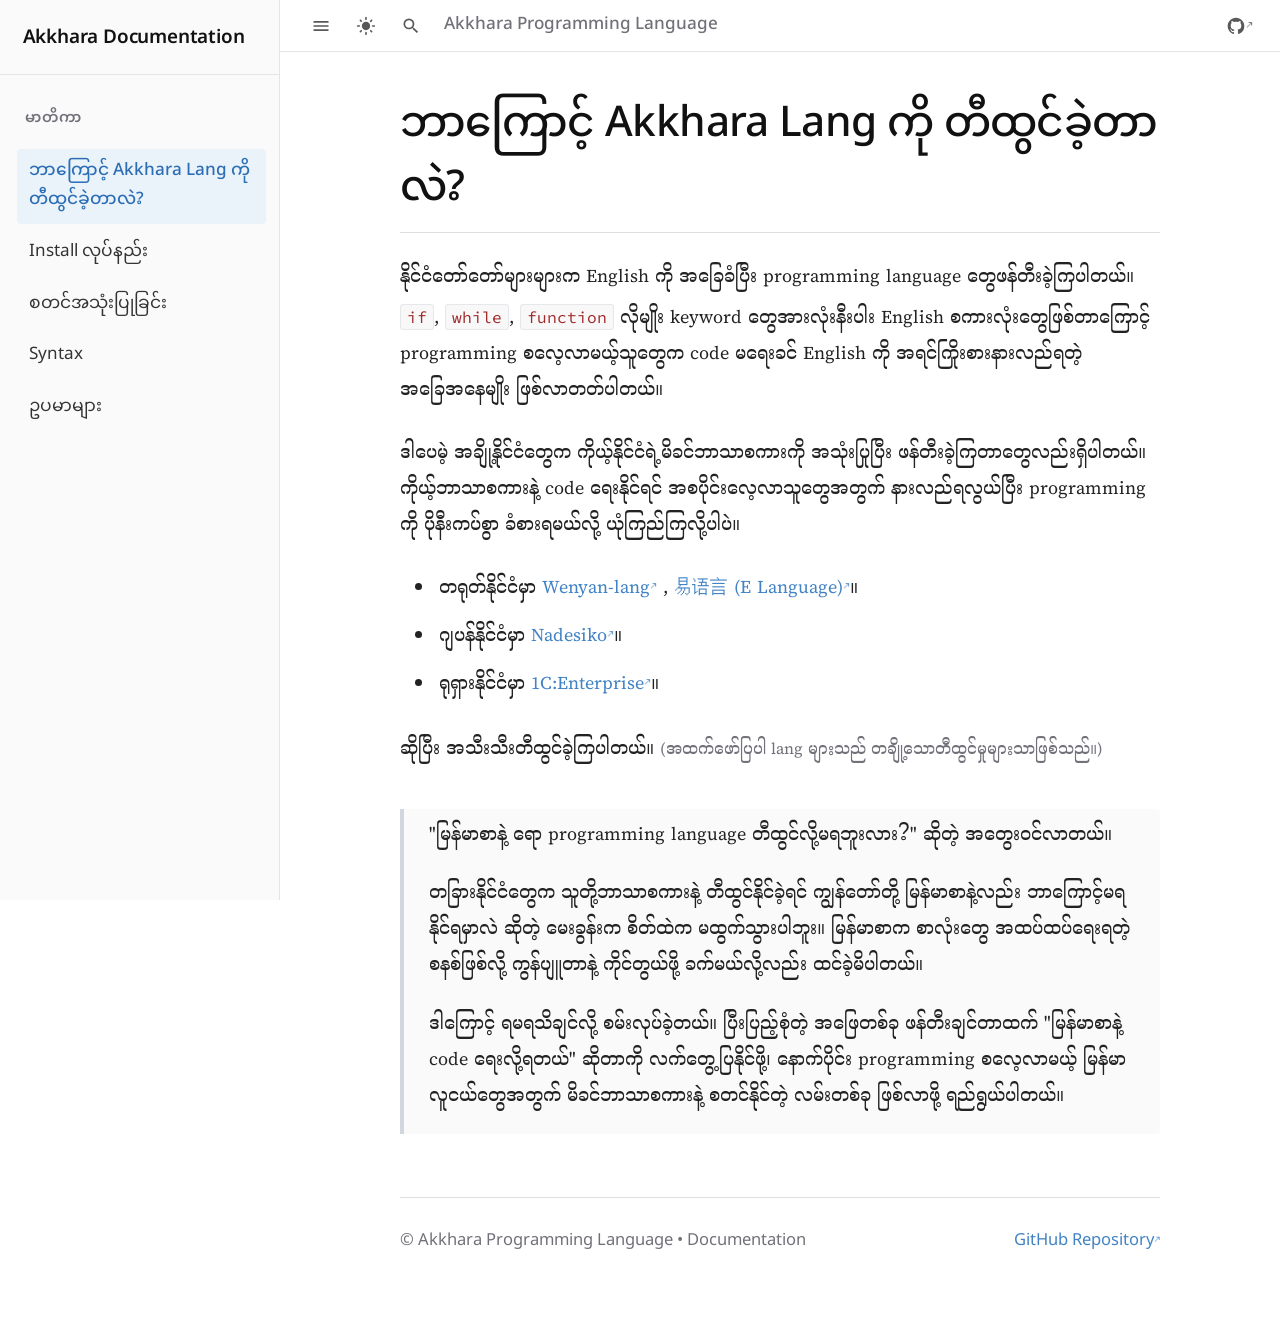
==== index.html @ 62fa961b "Add files via upload" ====
<!doctype html>
<html lang="my" data-theme="light">
  <head>
    <meta charset="UTF-8" />
    <meta name="viewport" content="width=device-width, initial-scale=1.0" />
    <meta name="theme-color" content="#ffffff" />
    <title>ဘာကြောင့် Akkhara Lang ကို တီထွင်ခဲ့တာလဲ? - Akkhara Documentation</title>

    <!-- Google Fonts for Myanmar Unicode & English Typography -->
    <link rel="preconnect" href="https://fonts.googleapis.com" />
    <link rel="preconnect" href="https://fonts.gstatic.com" crossorigin />
    <link
      href="https://fonts.googleapis.com/css2?family=Fira+Sans:wght@400;500;600&family=Noto+Sans+Myanmar:wght@400;500;600;700&family=Noto+Serif+Myanmar:wght@400;500;600&family=Source+Code+Pro:wght@400;500;600&family=Source+Serif+4:ital,opsz,wght@0,8..60,400;0,8..60,600;1,8..60,400&display=swap"
      rel="stylesheet"
    />

    <style>
      :root {
        color-scheme: light;
        --bg-body: #ffffff;
        --text-color: #222222;
        --heading-color: #111111;
        --border-color: #dddddd;
        --border-subtle: #eaeaea;
        --link-color: #4183c4;
        --link-hover: #1e5b97;
        --code-color: #9f2a2b;
        --code-bg: #f8f8f9;
        --code-border: #e7e7eb;
        --muted-color: #71717a;
        --blockquote-bg: #fafafa;
        --blockquote-border: #d0d7de;
        --sidebar-bg: #fafafa;
        --sidebar-fg: #333333;
        --sidebar-border: #e5e5e5;
        --sidebar-active-bg: #ebf3fa;
        --sidebar-active-fg: #2c6eb5;
        --topbar-bg: #ffffff;
        --topbar-border: #e5e5e5;
        --hover-bg: rgba(0, 0, 0, 0.05);

        --font-heading: "Noto Sans Myanmar", "Fira Sans", -apple-system,
          BlinkMacSystemFont, "Segoe UI", Roboto, Padauk, "Myanmar Text",
          sans-serif;
        --font-body: "Noto Serif Myanmar", "Source Serif 4", Georgia,
          "Times New Roman", Padauk, "Myanmar Text", serif;
        --font-mono: "Source Code Pro", SFMono-Regular, Consolas, Menlo, Monaco,
          "Liberation Mono", Courier, monospace;

        --sidebar-width: 280px;
        --content-max-width: 840px;
      }

      [data-theme="dark"] {
        color-scheme: dark;
        --bg-body: #1e1e1e;
        --text-color: #dcdcdc;
        --heading-color: #f5f5f5;
        --border-color: #383838;
        --border-subtle: #2d2d2d;
        --link-color: #6ab0f3;
        --link-hover: #9bd0ff;
        --code-color: #f28b82;
        --code-bg: #292a2d;
        --code-border: #3c4043;
        --muted-color: #9aa0a6;
        --blockquote-bg: #252627;
        --blockquote-border: #525860;
        --sidebar-bg: #18191a;
        --sidebar-fg: #cccccc;
        --sidebar-border: #303234;
        --sidebar-active-bg: #233547;
        --sidebar-active-fg: #74b8ff;
        --topbar-bg: #1e1e1e;
        --topbar-border: #303234;
        --hover-bg: rgba(255, 255, 255, 0.08);
      }

      *,
      *::before,
      *::after {
        box-sizing: border-box;
      }

      html,
      body {
        margin: 0;
        padding: 0;
        background-color: var(--bg-body);
        color: var(--text-color);
        font-family: var(--font-body);
        font-size: 18px;
        line-height: 2;
        -webkit-font-smoothing: antialiased;
        -moz-osx-font-smoothing: grayscale;
        text-rendering: optimizeLegibility;
      }

      /* Layout */
      .app-layout {
        display: flex;
        min-height: 100vh;
        position: relative;
      }

      /* Sidebar (mdBook style) */
      .sidebar {
        width: var(--sidebar-width);
        position: fixed;
        top: 0;
        bottom: 0;
        left: 0;
        z-index: 100;
        background-color: var(--sidebar-bg);
        border-right: 1px solid var(--sidebar-border);
        overflow-y: auto;
        transform: translateX(0);
        transition: transform 0.22s ease-in-out;
        display: flex;
        flex-direction: column;
      }

      .sidebar-header {
        padding: 1.1rem 1.25rem 0.9rem;
        border-bottom: 1px solid var(--sidebar-border);
        display: flex;
        align-items: center;
        justify-content: space-between;
      }

      .sidebar-title {
        font-family: var(--font-heading);
        font-size: 1.05rem;
        font-weight: 600;
        color: var(--heading-color);
        text-decoration: none;
        letter-spacing: -0.01em;
      }

      .sidebar-nav {
        padding: 1rem 0.75rem 2rem;
        flex: 1;
      }

      .chapter-list,
      .subchapter-list {
        list-style: none;
        margin: 0;
        padding: 0;
      }

      .chapter-item {
        margin-bottom: 0.35rem;
      }

      .chapter-group-title {
        font-family: var(--font-heading);
        font-size: 0.82rem;
        font-weight: 600;
        text-transform: uppercase;
        letter-spacing: 0.05em;
        color: var(--muted-color);
        padding: 0.6rem 0.65rem 0.25rem;
      }

      .chapter-link {
        display: block;
        padding: 0.45rem 0.65rem;
        border-radius: 4px;
        color: var(--sidebar-fg);
        font-family: var(--font-heading);
        font-size: 0.95rem;
        line-height: 1.7;
        text-decoration: none;
        transition: background-color 0.15s ease, color 0.15s ease;
      }

      .chapter-link:hover {
        background-color: var(--hover-bg);
        text-decoration: none;
      }

      .chapter-link.active,
      .chapter-link[aria-current="page"] {
        background-color: var(--sidebar-active-bg);
        color: var(--sidebar-active-fg);
        font-weight: 500;
      }

      .subchapter-list {
        padding-left: 0.9rem;
        margin-top: 0.2rem;
      }

      .subchapter-list .chapter-link {
        font-size: 0.9rem;
      }

      /* Backdrop for mobile drawer */
      .sidebar-backdrop {
        position: fixed;
        inset: 0;
        background: rgba(0, 0, 0, 0.4);
        z-index: 90;
        display: none;
        opacity: 0;
        transition: opacity 0.2s ease;
      }

      /* Main container */
      .main-container {
        flex: 1;
        margin-left: var(--sidebar-width);
        min-width: 0;
        display: flex;
        flex-direction: column;
        transition: margin-left 0.22s ease-in-out;
      }

      /* Top navigation bar (mdBook style) */
      .top-bar {
        position: sticky;
        top: 0;
        z-index: 50;
        background-color: var(--topbar-bg);
        border-bottom: 1px solid var(--topbar-border);
        height: 52px;
        display: flex;
        align-items: center;
        justify-content: space-between;
        padding: 0 1.25rem;
      }

      .top-bar-left,
      .top-bar-right {
        display: flex;
        align-items: center;
        gap: 0.5rem;
      }

      .icon-button {
        display: inline-flex;
        align-items: center;
        justify-content: center;
        width: 36px;
        height: 36px;
        padding: 0;
        background: transparent;
        border: none;
        border-radius: 4px;
        color: var(--text-color);
        cursor: pointer;
        opacity: 0.75;
        transition: opacity 0.15s ease, background-color 0.15s ease;
      }

      .icon-button:hover,
      .icon-button:focus-visible {
        opacity: 1;
        background-color: var(--hover-bg);
        outline: none;
      }

      .icon-button svg {
        width: 20px;
        height: 20px;
        fill: currentColor;
      }

      .brand-title {
        font-family: var(--font-heading);
        font-size: 0.95rem;
        font-weight: 500;
        color: var(--muted-color);
        margin-left: 0.35rem;
      }

      /* Content Area */
      .content-wrapper {
        flex: 1;
        width: 100%;
        max-width: var(--content-max-width);
        margin: 0 auto;
        padding: 2.2rem 2.2rem 4rem;
      }

      article {
        min-height: 50vh;
      }

      /* Headings (Rust Documentation / mdBook style) */
      h1,
      h2,
      h3,
      h4 {
        font-family: var(--font-heading);
        color: var(--heading-color);
        font-weight: 500;
        letter-spacing: -0.015em;
      }

      h1 {
        font-size: 2.35rem;
        line-height: 1.5;
        margin: 0.2rem 0 1.8rem;
        padding-bottom: 0.55rem;
        border-bottom: 1px solid var(--border-color);
      }

      h2 {
        font-size: 1.6rem;
        line-height: 1.6;
        margin: 2.5rem 0 1rem;
        padding-bottom: 0.4rem;
        border-bottom: 1px solid var(--border-subtle);
      }

      h3 {
        font-size: 1.3rem;
        line-height: 1.6;
        margin: 2rem 0 0.8rem;
        padding-bottom: 0.3rem;
        border-bottom: 1px solid var(--border-subtle);
      }

      /* Paragraphs & Typography */
      p {
        margin: 0 0 1.5rem;
        color: var(--text-color);
      }

      /* Links */
      a {
        color: var(--link-color);
        text-decoration: none;
        transition: color 0.15s ease;
      }

      a:hover,
      a:focus-visible {
        text-decoration: underline;
      }

      /* External Link Icon (↗) */
      a[target="_blank"]::after,
      a.external::after {
        content: " ↗";
        display: inline-block;
        font-family: -apple-system, BlinkMacSystemFont, "Segoe UI", Roboto,
          Arial, sans-serif;
        font-size: 0.78em;
        line-height: 1;
        vertical-align: 0.14em;
        text-decoration: none;
        opacity: 0.85;
      }

      /* Inline Code (Rustdoc maroon/dark-red style) */
      code {
        font-family: var(--font-mono);
        font-size: 0.9em;
        color: var(--code-color);
        background-color: var(--code-bg);
        border: 1px solid var(--code-border);
        border-radius: 3px;
        padding: 0.12em 0.38em;
        word-break: break-word;
      }

      /* Unordered List */
      ul {
        margin: 0.2rem 0 1.6rem;
        padding-left: 2rem;
      }

      li {
        margin-bottom: 0.65rem;
        padding-left: 0.2rem;
      }

      /* Small muted note */
      .note {
        font-size: 0.88em;
        color: var(--muted-color);
      }

      /* Blockquote (Highlighted quote with left border) */
      blockquote {
        margin: 2rem 0 2rem;
        padding: 0.8rem 1.4rem;
        border-left: 4px solid var(--blockquote-border);
        background-color: var(--blockquote-bg);
        border-radius: 0 4px 4px 0;
      }

      blockquote p {
        margin: 0 0 1.25rem;
      }

      blockquote p:last-child {
        margin-bottom: 0;
      }

      /* Footer */
      footer {
        margin-top: 3.5rem;
        padding-top: 1.5rem;
        border-top: 1px solid var(--border-color);
        font-family: var(--font-heading);
        font-size: 0.92rem;
        color: var(--muted-color);
        display: flex;
        justify-content: space-between;
        align-items: center;
        flex-wrap: wrap;
        gap: 0.75rem;
      }

      .footer-repo-link {
        display: inline-flex;
        align-items: center;
        gap: 0.45rem;
      }

      /* Toast Notification for placeholder chapters */
      .toast {
        position: fixed;
        bottom: 24px;
        right: 24px;
        background: #333333;
        color: #ffffff;
        padding: 10px 18px;
        border-radius: 6px;
        font-family: var(--font-heading);
        font-size: 0.9rem;
        box-shadow: 0 4px 12px rgba(0, 0, 0, 0.18);
        opacity: 0;
        transform: translateY(12px);
        transition: opacity 0.2s ease, transform 0.2s ease;
        pointer-events: none;
        z-index: 200;
      }

      .toast.show {
        opacity: 1;
        transform: translateY(0);
      }

      [data-theme="dark"] .toast {
        background: #f5f5f5;
        color: #1a1a1a;
      }

      /* Search Modal (mdBook style) */
      .search-modal {
        position: fixed;
        inset: 0;
        background: rgba(0, 0, 0, 0.45);
        z-index: 150;
        display: none;
        align-items: flex-start;
        justify-content: center;
        padding: 80px 1rem 1rem;
      }

      .search-modal.open {
        display: flex;
      }

      .search-box {
        width: 100%;
        max-width: 580px;
        background: var(--bg-body);
        border: 1px solid var(--border-color);
        border-radius: 8px;
        box-shadow: 0 12px 32px rgba(0, 0, 0, 0.2);
        overflow: hidden;
      }

      .search-header {
        display: flex;
        align-items: center;
        padding: 0.75rem 1rem;
        border-bottom: 1px solid var(--border-color);
        gap: 0.6rem;
      }

      .search-input {
        flex: 1;
        border: none;
        background: transparent;
        font-family: var(--font-heading);
        font-size: 1.05rem;
        color: var(--text-color);
        outline: none;
      }

      .search-results {
        max-height: 340px;
        overflow-y: auto;
        padding: 0.5rem;
      }

      .search-result-item {
        display: block;
        padding: 0.65rem 0.85rem;
        border-radius: 6px;
        color: var(--text-color);
        text-decoration: none;
        font-family: var(--font-heading);
      }

      .search-result-item:hover {
        background-color: var(--hover-bg);
        text-decoration: none;
      }

      .search-result-title {
        font-size: 0.95rem;
        font-weight: 500;
        color: var(--link-color);
      }

      .search-result-snippet {
        font-size: 0.84rem;
        color: var(--muted-color);
        margin-top: 0.2rem;
        line-height: 1.5;
      }

      /* Collapsed sidebar state on desktop */
      body.sidebar-hidden .sidebar {
        transform: translateX(calc(-1 * var(--sidebar-width)));
      }

      body.sidebar-hidden .main-container {
        margin-left: 0;
      }

      /* Responsive Breakpoints */
      @media (max-width: 900px) {
        .sidebar {
          transform: translateX(calc(-1 * var(--sidebar-width)));
          box-shadow: 2px 0 16px rgba(0, 0, 0, 0.15);
        }

        .main-container {
          margin-left: 0;
        }

        body.sidebar-open .sidebar {
          transform: translateX(0);
        }

        body.sidebar-open .sidebar-backdrop {
          display: block;
          opacity: 1;
        }

        .content-wrapper {
          padding: 1.6rem 1.4rem 3rem;
        }

        h1 {
          font-size: 1.95rem;
        }

        body {
          font-size: 17px;
        }
      }

      @media (max-width: 480px) {
        .content-wrapper {
          padding: 1.25rem 1rem 2.5rem;
        }

        h1 {
          font-size: 1.7rem;
        }

        .top-bar {
          padding: 0 0.75rem;
        }

        .brand-title {
          display: none;
        }
      }

      @media (prefers-reduced-motion: reduce) {
        *,
        *::before,
        *::after {
          animation-duration: 0.01ms !important;
          animation-iteration-count: 1 !important;
          transition-duration: 0.01ms !important;
          scroll-behavior: auto !important;
        }
      }
    </style>
  </head>
  <body>
    <div class="app-layout">
      <!-- Backdrop for mobile drawer -->
      <div class="sidebar-backdrop" id="sidebar-backdrop"></div>

      <!-- Collapsible mdBook-style Sidebar -->
      <nav
        class="sidebar"
        id="sidebar"
        aria-label="မာတိကာ စာရင်း"
        aria-hidden="false"
      >
        <div class="sidebar-header">
          <a class="sidebar-title" href="#article">Akkhara Documentation</a>
        </div>
        <div class="sidebar-nav">
          <ul class="chapter-list">
            <li class="chapter-group-title">မာတိကာ</li>
            <li class="chapter-item">
              <a class="chapter-link active" href="#article" aria-current="page"
                >ဘာကြောင့် Akkhara Lang ကို တီထွင်ခဲ့တာလဲ?</a
              >
            </li>
            <li class="chapter-item">
              <a
                class="chapter-link"
                href="install.html"
                >Install လုပ်နည်း</a
              >
            </li>
            <li class="chapter-item">
              <a
                class="chapter-link"
                href="getting-started.html"
                >စတင်အသုံးပြုခြင်း</a
              >
            </li>
            <li class="chapter-item">
              <a
                class="chapter-link placeholder-link"
                href="#syntax"
                data-chapter="Syntax"
                >Syntax</a
              >
            </li>
            <li class="chapter-item">
              <a
                class="chapter-link placeholder-link"
                href="#examples"
                data-chapter="ဥပမာများ"
                >ဥပမာများ</a
              >
            </li>
          </ul>
        </div>
      </nav>

      <!-- Main Container -->
      <div class="main-container">
        <!-- Top Toolbar (mdBook / Rustdoc style) -->
        <header class="top-bar">
          <div class="top-bar-left">
            <button
              class="icon-button"
              id="sidebar-toggle"
              type="button"
              aria-label="Toggle Table of Contents"
              aria-controls="sidebar"
              aria-expanded="true"
              title="Toggle sidebar (Ctrl+B)"
            >
              <svg viewBox="0 0 24 24" aria-hidden="true">
                <path
                  d="M3 18h18v-2H3v2zm0-5h18v-2H3v2zm0-7v2h18V6H3z"
                ></path>
              </svg>
            </button>

            <button
              class="icon-button"
              id="theme-toggle"
              type="button"
              aria-label="Toggle Theme"
              title="Toggle dark/light theme"
            >
              <!-- Sun / Moon Icon -->
              <svg class="theme-icon-light" viewBox="0 0 24 24" aria-hidden="true">
                <path
                  d="M12 7c-2.76 0-5 2.24-5 5s2.24 5 5 5 5-2.24 5-5-2.24-5-5-5zM2 13h2c.55 0 1-.45 1-1s-.45-1-1-1H2c-.55 0-1 .45-1 1s.45 1 1 1zm18 0h2c.55 0 1-.45 1-1s-.45-1-1-1h-2c-.55 0-1 .45-1 1s.45 1 1 1zM11 2v2c0 .55.45 1 1 1s1-.45 1-1V2c0-.55-.45-1-1-1s-1 .45-1 1zm0 18v2c0 .55.45 1 1 1s1-.45 1-1v-2c0-.55-.45-1-1-1s-1 .45-1 1zM5.99 4.58c-.39-.39-1.03-.39-1.41 0s-.39 1.03 0 1.41l1.06 1.06c.39.39 1.03.39 1.41 0s.39-1.03 0-1.41L5.99 4.58zm12.37 12.37c-.39-.39-1.03-.39-1.41 0s-.39 1.03 0 1.41l1.06 1.06c.39.39 1.03.39 1.41 0s.39-1.03 0-1.41l-1.06-1.06zm1.06-10.96c.39-.39.39-1.03 0-1.41s-1.03-.39-1.41 0l-1.06 1.06c-.39.39-.39 1.03 0 1.41s1.03.39 1.41 0l1.06-1.06zM7.05 18.36c.39-.39.39-1.03 0-1.41s-1.03-.39-1.41 0l-1.06 1.06c-.39.39-.39 1.03 0 1.41s1.03.39 1.41 0l1.06-1.06z"
                ></path>
              </svg>
            </button>

            <button
              class="icon-button"
              id="search-toggle"
              type="button"
              aria-label="Search"
              title="Search documentation (/)"
            >
              <svg viewBox="0 0 24 24" aria-hidden="true">
                <path
                  d="M15.5 14h-.79l-.28-.27A6.471 6.471 0 0 0 16 9.5 6.5 6.5 0 1 0 9.5 16c1.61 0 3.09-.59 4.23-1.57l.27.28v.79l5 4.99L20.49 19l-4.99-5zm-6 0C7.01 14 5 11.99 5 9.5S7.01 5 9.5 5 14 7.01 14 9.5 11.99 14 9.5 14z"
                ></path>
              </svg>
            </button>

            <span class="brand-title">Akkhara Programming Language</span>
          </div>

          <div class="top-bar-right">
            <a
              class="icon-button"
              href="https://github.com/XhaStudio/Akkhara-Programming-Language"
              target="_blank"
              rel="noopener noreferrer"
              aria-label="GitHub Repository"
              title="GitHub repository"
            >
              <svg viewBox="0 0 24 24" aria-hidden="true">
                <path
                  fill-rule="evenodd"
                  clip-rule="evenodd"
                  d="M12 2C6.477 2 2 6.484 2 12.017c0 4.425 2.865 8.18 6.839 9.504.5.092.682-.217.682-.483 0-.237-.008-.868-.013-1.703-2.782.605-3.369-1.343-3.369-1.343-.454-1.158-1.11-1.466-1.11-1.466-.908-.62.069-.608.069-.608 1.003.07 1.53 1.032 1.53 1.032.892 1.53 2.341 1.088 2.91.832.092-.647.35-1.088.636-1.338-2.22-.253-4.555-1.113-4.555-4.951 0-1.093.39-1.988 1.029-2.688-.103-.253-.446-1.272.098-2.65 0 0 .84-.27 2.75 1.026A9.564 9.564 0 0112 6.844c.85.004 1.705.115 2.504.337 1.909-1.296 2.747-1.027 2.747-1.027.546 1.379.202 2.398.1 2.651.64.7 1.028 1.595 1.028 2.688 0 3.848-2.339 4.695-4.566 4.943.359.309.678.92.678 1.855 0 1.338-.012 2.419-.012 2.747 0 .268.18.58.688.482A10.019 10.019 0 0022 12.017C22 6.484 17.522 2 12 2z"
                ></path>
              </svg>
            </a>
          </div>
        </header>

        <!-- Main Reading Content -->
        <main class="content-wrapper">
          <article id="article">
            <h1>ဘာကြောင့် Akkhara Lang ကို တီထွင်ခဲ့တာလဲ?</h1>

            <p>
              နိုင်ငံတော်တော်များများက English ကို အခြေခံပြီး programming
              language တွေဖန်တီးခဲ့ကြပါတယ်။ <code>if</code>, <code>while</code>,
              <code>function</code> လိုမျိုး keyword တွေအားလုံးနီးပါး English
              စကားလုံးတွေဖြစ်တာကြောင့် programming စလေ့လာမယ့်သူတွေက code
              မရေးခင် English ကို အရင်ကြိုးစားနားလည်ရတဲ့ အခြေအနေမျိုး
              ဖြစ်လာတတ်ပါတယ်။
            </p>

            <p>
              ဒါပေမဲ့ အချို့နိုင်ငံတွေက ကိုယ့်နိုင်ငံရဲ့မိခင်ဘာသာစကားကို
              အသုံးပြုပြီး ဖန်တီးခဲ့ကြတာတွေလည်းရှိပါတယ်။
              ကိုယ့်ဘာသာစကားနဲ့ code ရေးနိုင်ရင် အစပိုင်းလေ့လာသူတွေအတွက်
              နားလည်ရလွယ်ပြီး programming ကို ပိုနီးကပ်စွာ ခံစားရမယ်လို့
              ယုံကြည်ကြလို့ပါပဲ။
            </p>

            <ul>
              <li>
                တရုတ်နိုင်ငံမှာ
                <a
                  class="external"
                  href="https://wy-lang.org/"
                  target="_blank"
                  rel="noopener"
                  >Wenyan-lang</a
                >
                ,
                <a
                  class="external"
                  href="https://www.eyuyan.com/"
                  target="_blank"
                  rel="noopener"
                  >易语言 (E Language)</a
                >။
              </li>
              <li>
                ဂျပန်နိုင်ငံမှာ
                <a
                  class="external"
                  href="https://nadesi.com/"
                  target="_blank"
                  rel="noopener"
                  >Nadesiko</a
                >။
              </li>
              <li>
                ရုရှားနိုင်ငံမှာ
                <a
                  class="external"
                  href="https://1c-dn.com/"
                  target="_blank"
                  rel="noopener"
                  >1C:Enterprise</a
                >။
              </li>
            </ul>

            <p>
              ဆိုပြီး အသီးသီးတီထွင်ခဲ့ကြပါတယ်။
              <span class="note"
                >(အထက်ဖော်ပြပါ lang များသည် တချို့သောတီထွင်မှုများသာဖြစ်သည်။)</span
              >
            </p>

            <blockquote>
              <p>
                "မြန်မာစာနဲ့ ရော programming language တီထွင်လို့မရဘူးလား?"
                ဆိုတဲ့ အတွေးဝင်လာတယ်။
              </p>
              <p>
                တခြားနိုင်ငံတွေက သူတို့ဘာသာစကားနဲ့ တီထွင်နိုင်ခဲ့ရင်
                ကျွန်တော်တို့ မြန်မာစာနဲ့လည်း ဘာကြောင့်မရနိုင်ရမှာလဲ ဆိုတဲ့
                မေးခွန်းက စိတ်ထဲက မထွက်သွားပါဘူး။ မြန်မာစာက စာလုံးတွေ
                အထပ်ထပ်ရေးရတဲ့ စနစ်ဖြစ်လို့ ကွန်ပျူတာနဲ့ ကိုင်တွယ်ဖို့
                ခက်မယ်လို့လည်း ထင်ခဲ့မိပါတယ်။
              </p>
              <p>
                ဒါကြောင့် ရမရသိချင်လို့ စမ်းလုပ်ခဲ့တယ်။ ပြီးပြည့်စုံတဲ့
                အဖြေတစ်ခု ဖန်တီးချင်တာထက် "မြန်မာစာနဲ့ code ရေးလို့ရတယ်"
                ဆိုတာကို လက်တွေ့ပြနိုင်ဖို့၊ နောက်ပိုင်း programming
                စလေ့လာမယ့် မြန်မာလူငယ်တွေအတွက် မိခင်ဘာသာစကားနဲ့ စတင်နိုင်တဲ့
                လမ်းတစ်ခု ဖြစ်လာဖို့ ရည်ရွယ်ပါတယ်။
              </p>
            </blockquote>
          </article>

          <footer>
            <div>
              &copy; Akkhara Programming Language &bull; Documentation
            </div>
            <div class="footer-repo-link">
              <a
                class="external"
                href="https://github.com/XhaStudio/Akkhara-Programming-Language"
                target="_blank"
                rel="noopener"
                >GitHub Repository</a
              >
            </div>
          </footer>
        </main>
      </div>
    </div>

    <!-- Minimal Search Modal -->
    <div
      class="search-modal"
      id="search-modal"
      role="dialog"
      aria-modal="true"
      aria-label="စာရွက်စာတမ်း ရှာဖွေရန်"
    >
      <div class="search-box">
        <div class="search-header">
          <svg
            style="width: 20px; height: 20px; fill: var(--muted-color)"
            viewBox="0 0 24 24"
          >
            <path
              d="M15.5 14h-.79l-.28-.27A6.471 6.471 0 0 0 16 9.5 6.5 6.5 0 1 0 9.5 16c1.61 0 3.09-.59 4.23-1.57l.27.28v.79l5 4.99L20.49 19l-4.99-5zm-6 0C7.01 14 5 11.99 5 9.5S7.01 5 9.5 5 14 7.01 14 9.5 11.99 14 9.5 14z"
            ></path>
          </svg>
          <input
            type="search"
            class="search-input"
            id="search-input"
            placeholder="ရှာဖွေရန် စာလုံးရိုက်ထည့်ပါ... (Press Esc to close)"
            autocomplete="off"
          />
        </div>
        <div class="search-results" id="search-results">
          <a class="search-result-item" href="#article">
            <div class="search-result-title">
              ဘာကြောင့် Akkhara Lang ကို တီထွင်ခဲ့တာလဲ?
            </div>
            <div class="search-result-snippet">
              နိုင်ငံတော်တော်များများက English ကို အခြေခံပြီး programming
              language တွေဖန်တီးခဲ့ကြပါတယ်...
            </div>
          </a>
          <a class="search-result-item" href="install.html">
            <div class="search-result-title">Install လုပ်နည်း</div>
            <div class="search-result-snippet">
              အောက်ပါ platform မှ သင်အသုံးပြုသော platform အားရွေးပါ။
              Terminal မှ install လုပ်ရန်...
            </div>
          </a>
          <a class="search-result-item" href="getting-started.html">
            <div class="search-result-title">စတင်အသုံးပြုခြင်း</div>
            <div class="search-result-snippet">
              "Hello, world!" ကို ပြပါ။ ဖိုင်အသစ် ဖန်တီး၍ akk ဖြင့်
              စတင်အသုံးပြုရန်...
            </div>
          </a>
        </div>
      </div>
    </div>

    <!-- Toast message element -->
    <div class="toast" id="toast">အခန်းအသစ် မကြာမီ ထွက်ရှိမည်ဖြစ်ပါသည်။</div>

    <script>
      (function () {
        const body = document.body;
        const html = document.documentElement;
        const sidebar = document.getElementById("sidebar");
        const sidebarToggle = document.getElementById("sidebar-toggle");
        const backdrop = document.getElementById("sidebar-backdrop");
        const themeToggle = document.getElementById("theme-toggle");
        const searchToggle = document.getElementById("search-toggle");
        const searchModal = document.getElementById("search-modal");
        const searchInput = document.getElementById("search-input");
        const toast = document.getElementById("toast");

        // 1. Sidebar Toggle Logic
        const isDesktop = () => window.innerWidth > 900;

        // Restore sidebar state for desktop
        const savedSidebar = localStorage.getItem("akkhara_sidebar_state");
        if (savedSidebar === "hidden" && isDesktop()) {
          body.classList.add("sidebar-hidden");
          sidebarToggle.setAttribute("aria-expanded", "false");
        }

        function toggleSidebar() {
          if (isDesktop()) {
            body.classList.toggle("sidebar-hidden");
            const isHidden = body.classList.contains("sidebar-hidden");
            sidebarToggle.setAttribute("aria-expanded", String(!isHidden));
            localStorage.setItem(
              "akkhara_sidebar_state",
              isHidden ? "hidden" : "visible"
            );
          } else {
            const isOpen = body.classList.toggle("sidebar-open");
            sidebarToggle.setAttribute("aria-expanded", String(isOpen));
          }
        }

        function closeMobileSidebar() {
          if (body.classList.contains("sidebar-open")) {
            body.classList.remove("sidebar-open");
            sidebarToggle.setAttribute("aria-expanded", "false");
          }
        }

        sidebarToggle.addEventListener("click", toggleSidebar);
        backdrop.addEventListener("click", closeMobileSidebar);

        // 2. Theme Toggle Logic (Light / Dark)
        const savedTheme = localStorage.getItem("akkhara_doc_theme");
        const prefersDark = window.matchMedia(
          "(prefers-color-scheme: dark)"
        ).matches;

        if (savedTheme === "dark" || (!savedTheme && prefersDark)) {
          html.setAttribute("data-theme", "dark");
        } else {
          html.setAttribute("data-theme", "light");
        }

        themeToggle.addEventListener("click", () => {
          const currentTheme = html.getAttribute("data-theme");
          const nextTheme = currentTheme === "dark" ? "light" : "dark";
          html.setAttribute("data-theme", nextTheme);
          localStorage.setItem("akkhara_doc_theme", nextTheme);
        });

        // 3. Search Modal Logic
        function openSearch() {
          searchModal.classList.add("open");
          searchInput.focus();
        }

        function closeSearch() {
          searchModal.classList.remove("open");
          searchInput.value = "";
        }

        searchToggle.addEventListener("click", openSearch);
        searchModal.addEventListener("click", (e) => {
          if (e.target === searchModal) closeSearch();
        });

        // 4. Keyboard Shortcuts
        document.addEventListener("keydown", (e) => {
          if (e.key === "Escape") {
            closeSearch();
            closeMobileSidebar();
          } else if (
            (e.key === "/" || (e.ctrlKey && e.key.toLowerCase() === "k")) &&
            !searchModal.classList.contains("open") &&
            document.activeElement.tagName !== "INPUT" &&
            document.activeElement.tagName !== "TEXTAREA"
          ) {
            e.preventDefault();
            openSearch();
          } else if (e.ctrlKey && e.key.toLowerCase() === "b") {
            e.preventDefault();
            toggleSidebar();
          }
        });

        // 5. Toast notification for placeholder links
        let toastTimeout;
        function showToast(chapterName) {
          toast.textContent = `"${chapterName}" အခန်း မကြာမီ လာပါမည်။`;
          toast.classList.add("show");
          clearTimeout(toastTimeout);
          toastTimeout = setTimeout(() => {
            toast.classList.remove("show");
          }, 2400);
        }

        document.querySelectorAll(".placeholder-link").forEach((link) => {
          link.addEventListener("click", (e) => {
            e.preventDefault();
            const chapter = link.getAttribute("data-chapter") || "";
            showToast(chapter);
            closeMobileSidebar();
          });
        });

        // Close mobile sidebar when clicking main page link
        document
          .querySelector('.chapter-link[href="#article"]')
          .addEventListener("click", () => {
            closeMobileSidebar();
          });
      })();
    </script>
  </body>
</html>
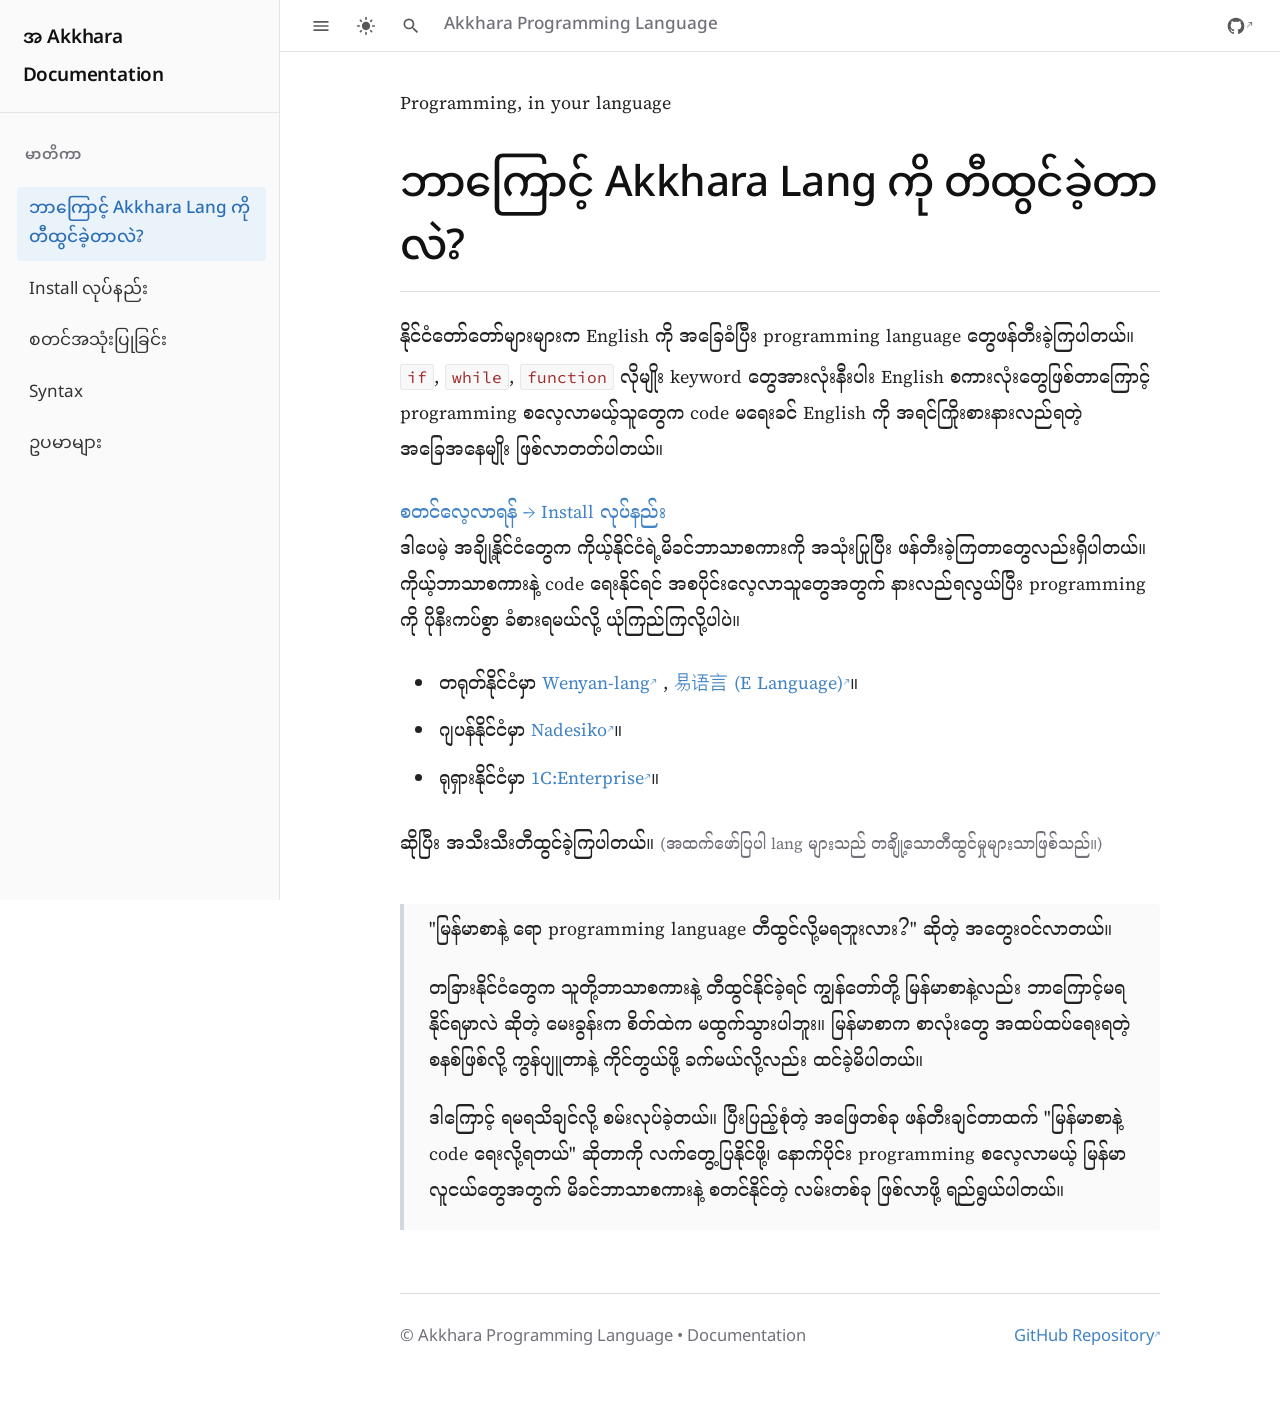
==== commit b013359c: "Update index.html" ====
--- a/index.html
+++ b/index.html
@@ -599,6 +599,7 @@
         }
       }
     </style>
+    <link rel="stylesheet" href="site.css" />
   </head>
   <body>
     <div class="app-layout">
@@ -613,7 +614,10 @@
         aria-hidden="false"
       >
         <div class="sidebar-header">
-          <a class="sidebar-title" href="#article">Akkhara Documentation</a>
+          <a class="sidebar-title" href="#article">
+            <span class="brand-mark" aria-hidden="true">အ</span>
+            <span>Akkhara Documentation</span>
+          </a>
         </div>
         <div class="sidebar-nav">
           <ul class="chapter-list">
@@ -733,16 +737,31 @@
         <!-- Main Reading Content -->
         <main class="content-wrapper">
           <article id="article">
-            <h1>ဘာကြောင့် Akkhara Lang ကို တီထွင်ခဲ့တာလဲ?</h1>
-
-            <p>
-              နိုင်ငံတော်တော်များများက English ကို အခြေခံပြီး programming
-              language တွေဖန်တီးခဲ့ကြပါတယ်။ <code>if</code>, <code>while</code>,
-              <code>function</code> လိုမျိုး keyword တွေအားလုံးနီးပါး English
-              စကားလုံးတွေဖြစ်တာကြောင့် programming စလေ့လာမယ့်သူတွေက code
-              မရေးခင် English ကို အရင်ကြိုးစားနားလည်ရတဲ့ အခြေအနေမျိုး
-              ဖြစ်လာတတ်ပါတယ်။
-            </p>
+            <section class="welcome-hero" aria-labelledby="article-title">
+              <p class="eyebrow">Programming, in your language</p>
+              <h1 id="article-title">ဘာကြောင့် Akkhara Lang ကို တီထွင်ခဲ့တာလဲ?</h1>
+
+              <p class="lead">
+                နိုင်ငံတော်တော်များများက English ကို အခြေခံပြီး programming
+                language တွေဖန်တီးခဲ့ကြပါတယ်။ <code>if</code>,
+                <code>while</code>, <code>function</code> လိုမျိုး keyword
+                တွေအားလုံးနီးပါး English စကားလုံးတွေဖြစ်တာကြောင့် programming
+                စလေ့လာမယ့်သူတွေက code မရေးခင် English ကို အရင်ကြိုးစားနားလည်ရတဲ့
+                အခြေအနေမျိုး ဖြစ်လာတတ်ပါတယ်။
+              </p>
+
+              <div class="hero-actions">
+                <a
+                  class="hero-button hero-button-primary"
+                  href="getting-started.html"
+                >
+                  စတင်လေ့လာရန် <span aria-hidden="true">→</span>
+                </a>
+                <a class="hero-button hero-button-secondary" href="install.html">
+                  Install လုပ်နည်း
+                </a>
+              </div>
+            </section>
 
             <p>
               ဒါပေမဲ့ အချို့နိုင်ငံတွေက ကိုယ့်နိုင်ငံရဲ့မိခင်ဘာသာစကားကို
@@ -1028,4 +1047,4 @@
       })();
     </script>
   </body>
-</html>+</html>
